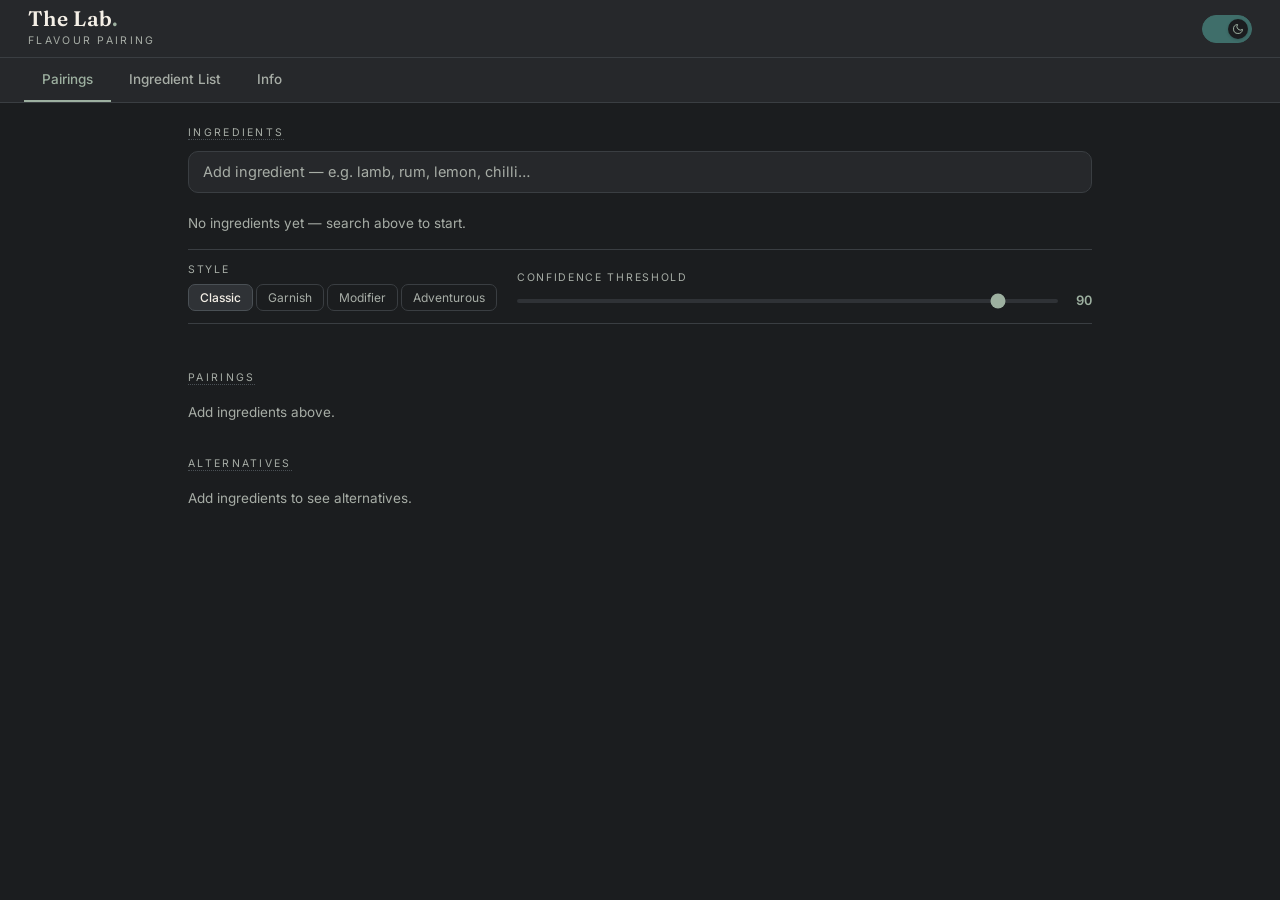
==== app.html @ fe32a953 "fix: score normalisation + landing page architecture - normPairings(): multiply 0-1 RPC scores by 10" ====
<!DOCTYPE html>
<html lang="en" data-theme="dark">
<head>
<meta charset="UTF-8" />
<meta name="viewport" content="width=device-width, initial-scale=1.0" />
<title>The Lab — Flavour Pairing</title>
<link rel="preconnect" href="https://fonts.googleapis.com" />
<link rel="preconnect" href="https://fonts.gstatic.com" crossorigin />
<link href="https://fonts.googleapis.com/css2?family=Fraunces:opsz,wght@9..144,400;9..144,500;9..144,600&family=Inter:wght@400;500;600&display=swap" rel="stylesheet" />
<link rel="stylesheet" href="tokens.css" />
<style>
*,*::before,*::after{box-sizing:border-box;margin:0;padding:0}
html,body{height:100%}
body{background:var(--bg);color:var(--text);font-family:var(--sans);font-size:15px;
  line-height:1.5;-webkit-font-smoothing:antialiased;transition:background .25s,color .25s}
.app{min-height:100dvh;display:flex;flex-direction:column}

/* ── Topbar ── */
.topbar{flex:0 0 auto;background:var(--surface);border-bottom:1px solid var(--border);
  padding:0 28px;height:58px;display:flex;align-items:center;justify-content:space-between;
  position:sticky;top:0;z-index:10}
.brand{font-family:var(--serif);font-weight:600;font-size:21px;letter-spacing:.3px;line-height:1}
.brand .dot{color:var(--accent)}
.brand-sub{font-size:10.5px;letter-spacing:.22em;text-transform:uppercase;color:var(--muted);margin-top:4px}
.theme-flick{width:50px;height:28px;border-radius:14px;border:1px solid var(--border);
  background:var(--surface-alt);cursor:pointer;position:relative;transition:background .28s,border-color .28s;padding:0}
[data-theme="dark"] .theme-flick{background:var(--accent-m);border-color:var(--accent-m)}
.theme-flick .knob{position:absolute;top:3px;left:3px;width:20px;height:20px;border-radius:50%;
  background:var(--bg);display:flex;align-items:center;justify-content:center;
  transition:transform .28s,background .28s;box-shadow:0 1px 3px rgba(0,0,0,.18)}
[data-theme="dark"] .theme-flick .knob{transform:translateX(22px)}
.theme-flick .knob svg{width:12px;height:12px;stroke:var(--accent);fill:none;stroke-width:2;flex:0 0 auto}

/* ── Tabs ── */
.tab-bar{flex:0 0 auto;background:var(--surface);border-bottom:1px solid var(--border);
  padding:0 24px;display:flex;position:sticky;top:58px;z-index:9}
.tab-btn{font-size:13.5px;font-weight:500;color:var(--muted);padding:13px 18px;
  border:none;background:none;cursor:pointer;border-bottom:2px solid transparent;
  transition:color .2s,border-color .2s;white-space:nowrap;font-family:var(--sans)}
.tab-btn.on{color:var(--accent);border-bottom-color:var(--accent)}
.tab-btn:hover:not(.on){color:var(--text)}

/* ── No-config banner ── */
.no-config-wrap{padding:16px 28px 0;max-width:960px;margin:0 auto}
.no-config{background:var(--surface);border:1px solid var(--border);border-left:3px solid var(--warning);
  border-radius:0 10px 10px 0;padding:11px 16px;font-size:13px;color:var(--muted);line-height:1.5}
.no-config b{color:var(--text);font-weight:600}
.no-config code{font-family:'Courier New',monospace;font-size:11.5px;background:var(--surface-alt);
  border:1px solid var(--border);padding:1px 5px;border-radius:3px;color:var(--accent)}

/* ── Views ── */
.main{flex:1}
.view{display:none;padding:22px 28px 56px;max-width:960px;margin:0 auto}
.view.active{display:block;animation:fadeUp .2s var(--ease) both}
@keyframes fadeUp{from{opacity:0;transform:translateY(4px)}to{opacity:1;transform:none}}
.sec-lbl{font-size:10.5px;letter-spacing:.22em;text-transform:uppercase;color:var(--muted);margin-bottom:10px}
.sec-lbl span[title]{cursor:help;border-bottom:1px dotted var(--border-s)}

/* ── Autocomplete input ── */
.ac-wrap{position:relative;margin-bottom:10px}
.ac-inp{width:100%;height:42px;border-radius:10px;border:1px solid var(--border);
  background:var(--surface);color:var(--text);font-family:var(--sans);font-size:14.5px;
  padding:0 14px;outline:none;transition:border-color .2s}
.ac-inp:focus{border-color:var(--accent)}
.ac-inp::placeholder{color:var(--muted)}
.ac-drop{position:absolute;top:calc(100% + 4px);left:0;right:0;background:var(--surface);
  border:1px solid var(--border);border-radius:10px;max-height:240px;overflow-y:auto;
  z-index:30;box-shadow:0 4px 20px rgba(0,0,0,.28);display:none}
.ac-drop.open{display:block}
.ac-opt{padding:9px 14px;font-size:13.5px;cursor:pointer;display:flex;align-items:center;gap:10px;transition:background .1s}
.ac-opt:hover,.ac-opt:focus{background:var(--surface-alt);outline:none}
.ac-opt small{font-size:10.5px;letter-spacing:.08em;text-transform:uppercase;color:var(--muted);margin-left:auto}
.ac-empty{padding:10px 14px;font-size:13px;color:var(--muted)}

/* ── Ingredient list ── */
.ing-list{margin-bottom:14px}
.ing-item{display:flex;align-items:center;gap:8px;padding:7px 0;border-bottom:1px solid var(--border)}
.ing-item:last-child{border:none}
.ing-name{flex:1;font-size:14px}
.ing-role{font-size:10.5px;color:var(--muted);letter-spacing:.06em;text-transform:uppercase;flex:0 0 72px}
.lock-btn{background:none;border:none;cursor:pointer;font-size:16px;padding:2px 5px;
  border-radius:5px;transition:background .15s;line-height:1}
.lock-btn:hover{background:var(--surface-alt)}
.rm-btn{background:none;border:none;cursor:pointer;color:var(--muted);font-size:18px;
  padding:2px 5px;border-radius:5px;transition:color .15s;line-height:1}
.rm-btn:hover{color:var(--danger)}
.ing-empty{color:var(--muted);font-size:13.5px;padding:10px 0 2px}

/* ── Controls row ── */
.controls-row{display:flex;gap:20px;align-items:flex-end;flex-wrap:wrap;
  padding:12px 0;border-top:1px solid var(--border);border-bottom:1px solid var(--border);margin-bottom:18px}
.ctrl-lbl{font-size:10.5px;letter-spacing:.16em;text-transform:uppercase;color:var(--muted);margin-bottom:6px}
.mode-seg{display:flex;gap:3px}
.mode-btn{font-size:12px;padding:5px 11px;border-radius:7px;border:1px solid var(--border);
  background:transparent;color:var(--muted);cursor:pointer;transition:.15s;font-family:var(--sans)}
.mode-btn.on{background:var(--surface-alt);border-color:var(--border-s);color:var(--text);font-weight:500}
.thresh-wrap{display:flex;gap:8px;align-items:center;flex:1;min-width:180px}
.thresh-slider{flex:1;-webkit-appearance:none;height:4px;border-radius:2px;
  background:var(--surface-alt);outline:none;cursor:pointer;accent-color:var(--accent)}
.thresh-val{font-size:13px;font-weight:600;color:var(--accent);min-width:26px;text-align:right;font-variant-numeric:tabular-nums}

/* ── Status ── */
.status-row{min-height:22px;font-size:12.5px;color:var(--muted);margin-bottom:6px;display:flex;align-items:center;gap:8px}
.spinner{display:inline-block;width:14px;height:14px;border:2px solid var(--border);
  border-top-color:var(--accent);border-radius:50%;animation:spin .6s linear infinite}
@keyframes spin{to{transform:rotate(360deg)}}

/* ── Result rows ── */
.result-item{display:flex;align-items:center;gap:10px;padding:8px 0;border-bottom:1px solid var(--border);
  cursor:pointer;transition:background .12s;border-radius:6px}
.result-item:last-of-type{border-bottom:none}
.result-item:hover{background:var(--surface-alt);padding:8px 8px;margin:0 -8px}
.r-name{flex:1;font-size:13.5px}
.r-cat{font-size:10px;color:var(--muted);letter-spacing:.08em;text-transform:uppercase;flex:0 0 66px;text-align:right}
.score-track{flex:0 0 130px;height:5px;border-radius:3px;background:var(--surface-alt);position:relative}
.score-fill{height:100%;border-radius:3px;background:var(--accent);transition:width .3s var(--ease)}
.score-line{position:absolute;top:-4px;bottom:-4px;width:2px;border-radius:1px;background:var(--warning)}
.score-num{flex:0 0 28px;text-align:right;font-size:12.5px;font-weight:600;
  color:var(--accent);font-variant-numeric:tabular-nums}
.below-thresh{font-size:12px;color:var(--muted);padding:8px 0;text-align:center;
  border-top:1px dashed var(--border);margin-top:4px}
.below-thresh button{background:none;border:none;color:var(--accent);cursor:pointer;
  font-size:12px;text-decoration:underline;font-family:var(--sans)}
.results-section{margin-bottom:28px}
.empty-state{color:var(--muted);font-size:13.5px;padding:6px 0}

/* ── Alternatives ── */
.alt-group{margin-bottom:14px}
.alt-lbl{font-size:12px;color:var(--muted);margin-bottom:7px}
.alt-lbl b{color:var(--text)}
.alt-chips{display:flex;flex-wrap:wrap;gap:6px}
.alt-chip{display:inline-flex;align-items:center;gap:6px;font-size:12.5px;
  background:var(--surface);border:1px solid var(--border);border-radius:7px;
  padding:4px 11px;cursor:pointer;transition:.15s var(--ease)}
.alt-chip:hover{border-color:var(--accent-m);background:var(--surface-alt)}
.alt-chip .ascore{font-size:11px;font-weight:600;color:var(--accent)}

/* ── Ingredient List tab ── */
.list-controls{display:flex;gap:8px;margin-bottom:14px;flex-wrap:wrap}
.list-search{flex:1;min-width:180px;height:38px;border-radius:9px;border:1px solid var(--border);
  background:var(--surface);color:var(--text);font-size:14px;padding:0 12px;outline:none;
  font-family:var(--sans);transition:border-color .2s}
.list-search:focus{border-color:var(--accent)}
.list-filter{height:38px;border-radius:9px;border:1px solid var(--border);background:var(--surface-alt);
  color:var(--text);font-size:13px;padding:0 10px;outline:none;cursor:pointer;font-family:var(--sans)}
.node-table{width:100%;border-collapse:collapse}
.node-table th{text-align:left;font-size:10.5px;letter-spacing:.18em;text-transform:uppercase;
  color:var(--muted);padding:0 8px 10px;font-weight:500}
.node-table td{padding:7px 8px;border-bottom:1px solid var(--border);font-size:13.5px;color:var(--text)}
.node-table tbody tr{cursor:pointer;transition:background .1s}
.node-table tbody tr:hover td{background:var(--surface-alt)}
.node-table tbody tr:last-child td{border:none}
.role-badge{font-size:10px;letter-spacing:.06em;text-transform:uppercase;color:var(--muted);
  background:var(--surface-alt);border:1px solid var(--border);border-radius:5px;padding:2px 7px}

/* ── Profile overlay ── */
.overlay{position:fixed;inset:0;background:rgba(0,0,0,.5);z-index:50;
  display:flex;align-items:center;justify-content:center;padding:20px}
.overlay-card{background:var(--surface);border:1px solid var(--border);border-radius:16px;
  padding:24px;max-width:500px;width:100%;max-height:82vh;overflow-y:auto}
.profile-name{font-family:var(--serif);font-size:22px;font-weight:500;margin-bottom:6px}
.profile-meta{display:flex;gap:8px;align-items:center;margin-bottom:16px;flex-wrap:wrap}

/* ── Info tab ── */
.info-block{margin-bottom:28px}
.info-h{font-family:var(--serif);font-size:19px;font-weight:500;margin-bottom:8px;
  padding-bottom:8px;border-bottom:1px solid var(--border)}
.info-p{font-size:13.5px;color:var(--muted);line-height:1.7;margin-bottom:6px}
.info-p b{color:var(--text)}
.info-table{width:100%;border-collapse:collapse;margin:10px 0;font-size:13px}
.info-table td{padding:7px 12px;border-bottom:1px solid var(--border)}
.info-table td:first-child{color:var(--accent);font-weight:600;white-space:nowrap;width:110px}
.info-table td:last-child{color:var(--muted)}
.info-table tr:last-child td{border:none}
.info-attr{font-size:12px;color:var(--muted);margin-top:8px;font-style:italic}
.info-attr a{color:var(--accent);text-decoration:none}
.info-attr a:hover{text-decoration:underline}
</style>
</head>
<body>
<div class="app">

  <header class="topbar">
    <div>
      <div class="brand">The Lab<span class="dot">.</span></div>
      <div class="brand-sub">Flavour pairing</div>
    </div>
    <button class="theme-flick" id="theme-btn" aria-label="Toggle theme">
      <span class="knob"><svg id="theme-icon" viewBox="0 0 24 24">
        <path d="M21 12.79A9 9 0 1111.21 3 7 7 0 0021 12.79z"/>
      </svg></span>
    </button>
  </header>

  <nav class="tab-bar" role="tablist">
    <button class="tab-btn on" data-tab="pairings">Pairings</button>
    <button class="tab-btn" data-tab="ingredients">Ingredient List</button>
    <button class="tab-btn" data-tab="info">Info</button>
  </nav>

  <div id="no-config-wrap" class="no-config-wrap" style="display:none">
    <div class="no-config">
      <b>Supabase not configured.</b> Open <code>index.html</code>, find the
      <code>&lt;script&gt;</code> block and paste your <code>SUPABASE_URL</code>
      and <code>SUPABASE_ANON_KEY</code>. The ingredient list works offline;
      live pairing scores require a connection.
    </div>
  </div>

  <div class="main">

    <!-- PAIRINGS -->
    <section class="view active" id="view-pairings">

      <div class="sec-lbl"><span title="Add ingredients to find compatible flavours">Ingredients</span></div>
      <div class="ac-wrap">
        <input class="ac-inp" id="ac-inp" type="search"
          placeholder="Add ingredient — e.g. lamb, rum, lemon, chilli…" autocomplete="off" />
        <div class="ac-drop" id="ac-drop"></div>
      </div>
      <div class="ing-list" id="ing-list">
        <div class="ing-empty">No ingredients yet — search above to start.</div>
      </div>

      <div class="controls-row">
        <div>
          <div class="ctrl-lbl" title="Maps to FlavorGraph modes: explore → garnish → modifier → twist">Style</div>
          <div class="mode-seg" id="mode-seg">
            <button class="mode-btn on" data-mode="explore">Classic</button>
            <button class="mode-btn" data-mode="garnish">Garnish</button>
            <button class="mode-btn" data-mode="modifier">Modifier</button>
            <button class="mode-btn" data-mode="twist">Adventurous</button>
          </div>
        </div>
        <div style="flex:1;min-width:200px">
          <div class="ctrl-lbl" title="Only results at or above this score are shown. Default 90 = well-tested pairings only.">Confidence threshold</div>
          <div class="thresh-wrap">
            <input class="thresh-slider" id="thresh-slider" type="range" min="0" max="100" value="90" />
            <span class="thresh-val" id="thresh-val">90</span>
          </div>
        </div>
      </div>

      <div class="status-row" id="status-row"></div>

      <div class="results-section" id="sec-pairings">
        <div class="sec-lbl"><span title="Ingredients that work with your full selection, ranked by confidence score. Click any to add.">Pairings</span></div>
        <div id="pairings-list"></div>
      </div>

      <div class="results-section" id="sec-alternatives">
        <div class="sec-lbl"><span title="Swap suggestions for unlocked (🔓) ingredients — what else could work with the rest of your selection.">Alternatives</span></div>
        <div id="alternatives-list"></div>
      </div>

    </section>

    <!-- INGREDIENT LIST -->
    <section class="view" id="view-ingredients">
      <div class="list-controls">
        <input class="list-search" id="list-q" type="search" placeholder="Search ingredients…" autocomplete="off" />
        <select class="list-filter" id="list-role"><option value="">All roles</option></select>
      </div>
      <table class="node-table">
        <thead><tr><th>Ingredient</th><th>Role</th><th>Category</th></tr></thead>
        <tbody id="node-tbody"></tbody>
      </table>
    </section>

    <!-- INFO -->
    <section class="view" id="view-info">

      <div class="info-block">
        <div class="info-h">What is FlavorGraph?</div>
        <p class="info-p">A graph of <b>8 000 ingredients and flavor compounds</b> with 147 000 edges, built from two sources: statistical co-occurrence across <b>more than one million recipes</b>, and shared chemical affinity across <b>~1 500 flavor molecules</b>. Each ingredient is mapped to a point in a 300-dimensional space — ingredients that taste good together sit close together.</p>
      </div>

      <div class="info-block">
        <div class="info-h">What does the score mean?</div>
        <p class="info-p">The score (0–100) is the <b>cosine similarity</b> of ingredient embeddings — how close two ingredients are in flavor space. Higher = stronger, better-tested affinity.</p>
        <table class="info-table">
          <tr><td>90–100</td><td>Well-tested. Classic, high-confidence pairings.</td></tr>
          <tr><td>70–89</td><td>Interesting territory. Worth exploring.</td></tr>
          <tr><td>50–69</td><td>Creative risk. Context-dependent.</td></tr>
          <tr><td>&lt; 50</td><td>Adventurous. Proceed with curiosity.</td></tr>
        </table>
        <p class="info-p">The default threshold is <b>90</b>. Drag it left to reveal more options. The yellow line on each score bar shows the current threshold.</p>
      </div>

      <div class="info-block">
        <div class="info-h">Multi-ingredient queries</div>
        <p class="info-p">With multiple ingredients selected, the query uses the <b>centroid</b> — the mean of all your ingredient embeddings. Only flavours near the centre of your selection score highly. This means broad results for <b>chicken</b> alone, and focused results for <b>chicken + chilli + garlic + onion</b>. The more specific your palette, the more specific the suggestions. This is a feature, not a limitation.</p>
      </div>

      <div class="info-block">
        <div class="info-h">Style modes</div>
        <table class="info-table">
          <tr><td>Classic</td><td>Broadest, most established pairings (explore mode)</td></tr>
          <tr><td>Garnish</td><td>Finishing notes — accent and complement</td></tr>
          <tr><td>Modifier</td><td>Structural swaps — same role, different character</td></tr>
          <tr><td>Adventurous</td><td>Unexpected but graph-supported affinities (twist mode)</td></tr>
        </table>
      </div>

      <div class="info-block">
        <div class="info-h">Lock &amp; unlock</div>
        <p class="info-p"><b>🔒 Lock</b> an ingredient to fix it in the query — it will always be included. <b>🔓 Unlock</b> an ingredient to mark it as flexible; the Alternatives section will suggest what could replace it while working with the locked set.</p>
        <p class="info-p">If all ingredients are locked, Alternatives are hidden. New ingredients are locked by default.</p>
      </div>

      <p class="info-attr">Park et al., "FlavorGraph: a large-scale food-chemical graph for generating food representations and recommending food pairings," <em>Scientific Reports</em>, 2021.
        <a href="https://github.com/lamypark/FlavorGraph" target="_blank" rel="noopener">github.com/lamypark/FlavorGraph</a>
      </p>

    </section>

  </div><!-- /main -->

  <!-- Profile overlay -->
  <div class="overlay" id="profile-overlay" style="display:none">
    <div class="overlay-card" id="profile-card"></div>
  </div>

</div>

<script>
/* ============================================================
   CONFIG — paste your Supabase project details here.
   The anon key is safe in the client (RLS is read-only).
   ============================================================ */
const SUPABASE_URL      = "https://zmflwqfebartfnjrsvpv.supabase.co";
const SUPABASE_ANON_KEY = "sb_publishable_paTGMPndKkktfbuqxpdLCA_pkPmHkYB";

/* ── Helpers ──────────────────────────────────────────────── */
const $  = (s, r = document) => r.querySelector(s);
const $$ = (s, r = document) => [...r.querySelectorAll(s)];
const esc = s => String(s).replace(/[&<>"]/g,
  c => ({"&":"&amp;","<":"&lt;",">":"&gt;",'"':"&quot;"}[c]));

/* ============================================================
   SEED DATA
   Mirrors flavor_nodes structure. Used when Supabase is offline.
   The live nodes table will replace this on boot if keys are set.
   ============================================================ */
const SEED_NODES = [
  // Spirits
  {name:"white-rum",display_name:"White Rum",bar_role:"spirit",category:"alcohol"},
  {name:"aged-rum",display_name:"Aged Rum",bar_role:"spirit",category:"alcohol"},
  {name:"gin",display_name:"London Dry Gin",bar_role:"spirit",category:"alcohol"},
  {name:"vodka",display_name:"Vodka",bar_role:"spirit",category:"alcohol"},
  {name:"blanco-tequila",display_name:"Blanco Tequila",bar_role:"spirit",category:"alcohol"},
  {name:"mezcal",display_name:"Mezcal",bar_role:"spirit",category:"alcohol"},
  {name:"bourbon",display_name:"Bourbon",bar_role:"spirit",category:"alcohol"},
  {name:"rye-whiskey",display_name:"Rye Whiskey",bar_role:"spirit",category:"alcohol"},
  {name:"scotch-whisky",display_name:"Scotch Whisky",bar_role:"spirit",category:"alcohol"},
  {name:"cognac",display_name:"Cognac",bar_role:"spirit",category:"alcohol"},
  {name:"pisco",display_name:"Pisco",bar_role:"spirit",category:"alcohol"},
  {name:"calvados",display_name:"Calvados",bar_role:"spirit",category:"alcohol"},
  // Fortified / vermouth
  {name:"sweet-vermouth",display_name:"Sweet Vermouth",bar_role:"fortified",category:"alcohol"},
  {name:"dry-vermouth",display_name:"Dry Vermouth",bar_role:"fortified",category:"alcohol"},
  // Liqueurs / bitters
  {name:"campari",display_name:"Campari",bar_role:"bitters",category:"alcohol"},
  {name:"aperol",display_name:"Aperol",bar_role:"bitters",category:"alcohol"},
  {name:"triple-sec",display_name:"Triple Sec",bar_role:"liqueur",category:"alcohol"},
  {name:"maraschino",display_name:"Maraschino Liqueur",bar_role:"liqueur",category:"alcohol"},
  {name:"coffee-liqueur",display_name:"Coffee Liqueur",bar_role:"liqueur",category:"alcohol"},
  {name:"elderflower-liqueur",display_name:"Elderflower Liqueur",bar_role:"liqueur",category:"alcohol"},
  {name:"green-chartreuse",display_name:"Green Chartreuse",bar_role:"liqueur",category:"alcohol"},
  {name:"amaro",display_name:"Amaro",bar_role:"liqueur",category:"alcohol"},
  {name:"angostura-bitters",display_name:"Angostura Bitters",bar_role:"bitters",category:"alcohol"},
  {name:"orange-bitters",display_name:"Orange Bitters",bar_role:"bitters",category:"alcohol"},
  // Citrus
  {name:"lime-juice",display_name:"Lime Juice",bar_role:"citrus",category:"citrus"},
  {name:"lemon-juice",display_name:"Lemon Juice",bar_role:"citrus",category:"citrus"},
  {name:"grapefruit-juice",display_name:"Grapefruit Juice",bar_role:"citrus",category:"citrus"},
  {name:"orange-juice",display_name:"Orange Juice",bar_role:"citrus",category:"citrus"},
  {name:"yuzu-juice",display_name:"Yuzu Juice",bar_role:"citrus",category:"citrus"},
  // Syrups / sweeteners
  {name:"simple-syrup",display_name:"Simple Syrup",bar_role:"syrup",category:"sweetener"},
  {name:"honey-syrup",display_name:"Honey Syrup",bar_role:"syrup",category:"sweetener"},
  {name:"orgeat",display_name:"Orgeat",bar_role:"syrup",category:"sweetener"},
  {name:"grenadine",display_name:"Grenadine",bar_role:"syrup",category:"sweetener"},
  {name:"honey",display_name:"Honey",bar_role:"syrup",category:"sweetener"},
  {name:"maple-syrup",display_name:"Maple Syrup",bar_role:"syrup",category:"sweetener"},
  // Herbs
  {name:"mint",display_name:"Mint",bar_role:"herb",category:"herb"},
  {name:"basil",display_name:"Basil",bar_role:"herb",category:"herb"},
  {name:"rosemary",display_name:"Rosemary",bar_role:"herb",category:"herb"},
  {name:"thyme",display_name:"Thyme",bar_role:"herb",category:"herb"},
  {name:"tarragon",display_name:"Tarragon",bar_role:"herb",category:"herb"},
  {name:"sage",display_name:"Sage",bar_role:"herb",category:"herb"},
  {name:"coriander-leaf",display_name:"Coriander (leaf)",bar_role:"herb",category:"herb"},
  // Spices
  {name:"ginger",display_name:"Ginger",bar_role:"spice",category:"spice"},
  {name:"chilli",display_name:"Chilli",bar_role:"spice",category:"spice"},
  {name:"black-pepper",display_name:"Black Pepper",bar_role:"spice",category:"spice"},
  {name:"cardamom",display_name:"Cardamom",bar_role:"spice",category:"spice"},
  {name:"cinnamon",display_name:"Cinnamon",bar_role:"spice",category:"spice"},
  {name:"star-anise",display_name:"Star Anise",bar_role:"spice",category:"spice"},
  {name:"turmeric",display_name:"Turmeric",bar_role:"spice",category:"spice"},
  {name:"cumin",display_name:"Cumin",bar_role:"spice",category:"spice"},
  // Mixers
  {name:"soda-water",display_name:"Soda Water",bar_role:"mixer",category:"mixer"},
  {name:"tonic-water",display_name:"Tonic Water",bar_role:"mixer",category:"mixer"},
  {name:"ginger-beer",display_name:"Ginger Beer",bar_role:"mixer",category:"mixer"},
  {name:"coconut-water",display_name:"Coconut Water",bar_role:"mixer",category:"mixer"},
  // Dairy / egg
  {name:"egg-white",display_name:"Egg White",bar_role:"dairy",category:"dairy"},
  {name:"heavy-cream",display_name:"Heavy Cream",bar_role:"dairy",category:"dairy"},
  {name:"butter",display_name:"Butter",bar_role:"dairy",category:"dairy"},
  {name:"parmesan",display_name:"Parmesan",bar_role:"dairy",category:"dairy"},
  // Meat / seafood
  {name:"lamb",display_name:"Lamb",bar_role:"other",category:"meat"},
  {name:"beef",display_name:"Beef",bar_role:"other",category:"meat"},
  {name:"chicken",display_name:"Chicken",bar_role:"other",category:"meat"},
  {name:"pork",display_name:"Pork",bar_role:"other",category:"meat"},
  {name:"duck",display_name:"Duck",bar_role:"other",category:"meat"},
  {name:"salmon",display_name:"Salmon",bar_role:"other",category:"seafood"},
  {name:"tuna",display_name:"Tuna",bar_role:"other",category:"seafood"},
  {name:"anchovy",display_name:"Anchovy",bar_role:"other",category:"seafood"},
  // Alliums / aromatics
  {name:"garlic",display_name:"Garlic",bar_role:"other",category:"vegetable"},
  {name:"onion",display_name:"Onion",bar_role:"other",category:"vegetable"},
  {name:"shallot",display_name:"Shallot",bar_role:"other",category:"vegetable"},
  {name:"leek",display_name:"Leek",bar_role:"other",category:"vegetable"},
  {name:"black-garlic",display_name:"Black Garlic",bar_role:"other",category:"vegetable"},
  // Vegetables
  {name:"tomato",display_name:"Tomato",bar_role:"other",category:"vegetable"},
  {name:"mushroom",display_name:"Mushroom",bar_role:"other",category:"vegetable"},
  {name:"truffle",display_name:"Truffle",bar_role:"other",category:"vegetable"},
  {name:"fennel",display_name:"Fennel",bar_role:"other",category:"vegetable"},
  {name:"celery",display_name:"Celery",bar_role:"other",category:"vegetable"},
  {name:"cucumber-veg",display_name:"Cucumber",bar_role:"other",category:"vegetable"},
  // Fruit
  {name:"strawberry",display_name:"Strawberry",bar_role:"fruit",category:"fruit"},
  {name:"raspberry",display_name:"Raspberry",bar_role:"fruit",category:"fruit"},
  {name:"mango",display_name:"Mango",bar_role:"fruit",category:"fruit"},
  {name:"pineapple",display_name:"Pineapple",bar_role:"fruit",category:"fruit"},
  {name:"peach",display_name:"Peach",bar_role:"fruit",category:"fruit"},
  {name:"apple",display_name:"Apple",bar_role:"fruit",category:"fruit"},
  {name:"coconut",display_name:"Coconut",bar_role:"fruit",category:"fruit"},
  {name:"passion-fruit",display_name:"Passion Fruit",bar_role:"fruit",category:"fruit"},
  // Other
  {name:"dark-chocolate",display_name:"Dark Chocolate",bar_role:"other",category:"other"},
  {name:"vanilla",display_name:"Vanilla",bar_role:"other",category:"other"},
  {name:"espresso",display_name:"Espresso",bar_role:"other",category:"other"},
  {name:"miso",display_name:"Miso",bar_role:"other",category:"other"},
  {name:"soy-sauce",display_name:"Soy Sauce",bar_role:"other",category:"other"},
  {name:"olive",display_name:"Olive",bar_role:"other",category:"other"},
  {name:"capers",display_name:"Capers",bar_role:"other",category:"other"},
];

/* ============================================================
   DATA LAYER
   ============================================================ */
const DB = {
  enabled(){ return !!(SUPABASE_URL && SUPABASE_ANON_KEY); },
  _mem: new Map(),
  _h(){
    return {apikey:SUPABASE_ANON_KEY,"Content-Type":"application/json"};
  },
  async _rpc(fn, body){
    const ck="rpc:"+fn+":"+JSON.stringify(body);
    if(this._mem.has(ck)) return this._mem.get(ck);
    try{const s=localStorage.getItem("lab:"+ck);if(s){const v=JSON.parse(s);this._mem.set(ck,v);return v;}}catch(e){}
    const r=await fetch(SUPABASE_URL+"/rest/v1/rpc/"+fn,{method:"POST",headers:this._h(),body:JSON.stringify(body)});
    if(!r.ok) throw new Error(fn+" → HTTP "+r.status);
    const d=await r.json();
    this._mem.set(ck,d);
    try{localStorage.setItem("lab:"+ck,JSON.stringify(d));}catch(e){}
    return d;
  },
  async _get(path){
    const ck="get:"+path;
    if(this._mem.has(ck)) return this._mem.get(ck);
    try{const s=localStorage.getItem("lab:"+ck);if(s){const v=JSON.parse(s);this._mem.set(ck,v);return v;}}catch(e){}
    const r=await fetch(SUPABASE_URL+"/rest/v1/"+path,{headers:this._h()});
    if(!r.ok) throw new Error("GET "+path+" → HTTP "+r.status);
    const d=await r.json();
    this._mem.set(ck,d);
    try{localStorage.setItem("lab:"+ck,JSON.stringify(d));}catch(e){}
    return d;
  },
  pair(ingredients,mode="explore",exclude=[],limit=30){
    return this._rpc("flavor_pair",{p_ingredients:ingredients,p_mode:mode,p_exclude:exclude,p_limit:limit});
  },
  nodes(){ return this._get("flavor_nodes?select=name,display_name,category,bar_role"); },
};

/* ============================================================
   APP STATE
   ============================================================ */
const state = {
  ingredients: [],   // [{id,name,display_name,bar_role,locked}]
  mode:        "explore",
  threshold:   90,
  pairings:    [],   // raw results from RPC
  alts:        {},   // {ingredient_id:[{name,display_name,score},...]}
  allNodes:    {},   // name → node (seed + live merged)
  nextId:      1,
};

/* Populate from seed immediately so the ingredient list works offline */
SEED_NODES.forEach(n => { state.allNodes[n.name] = n; });

/* ============================================================
   THEME
   ============================================================ */
const MOON='<path d="M21 12.79A9 9 0 1111.21 3 7 7 0 0021 12.79z"/>';
const SUN ='<circle cx="12" cy="12" r="5"/><line x1="12" y1="1" x2="12" y2="3"/><line x1="12" y1="21" x2="12" y2="23"/><line x1="4.22" y1="4.22" x2="5.64" y2="5.64"/><line x1="18.36" y1="18.36" x2="19.78" y2="19.78"/><line x1="1" y1="12" x2="3" y2="12"/><line x1="21" y1="12" x2="23" y2="12"/><line x1="4.22" y1="19.78" x2="5.64" y2="18.36"/><line x1="18.36" y1="5.64" x2="19.78" y2="4.22"/>';
function applyTheme(dark){
  document.documentElement.dataset.theme=dark?"dark":"light";
  $('#theme-icon').innerHTML=dark?MOON:SUN;
  try{localStorage.setItem("lab:theme",dark?"dark":"light");}catch(e){}
}
$('#theme-btn').addEventListener("click",()=>applyTheme(document.documentElement.dataset.theme!=="dark"));
applyTheme(localStorage.getItem("lab:theme")!=="light");

/* ============================================================
   TAB ROUTING
   ============================================================ */
function showTab(id){
  $$(".tab-btn").forEach(b=>b.classList.toggle("on",b.dataset.tab===id));
  $$(".view").forEach(v=>{
    const on=v.id==="view-"+id;
    v.classList.toggle("active",on);
    if(on){v.style.animation="none";v.offsetHeight;v.style.animation="";}
  });
  if(id==="ingredients") renderNodeTable();
}
$$(".tab-btn").forEach(b=>b.addEventListener("click",()=>showTab(b.dataset.tab)));

/* ============================================================
   AUTOCOMPLETE
   ============================================================ */
let acT;
const acInp=$('#ac-inp'), acDrop=$('#ac-drop');

acInp.addEventListener('input',e=>{clearTimeout(acT);acT=setTimeout(()=>renderAC(e.target.value.trim()),130);});
acInp.addEventListener('focus',e=>{if(e.target.value.trim())renderAC(e.target.value.trim());});
document.addEventListener('click',e=>{if(!e.target.closest('.ac-wrap'))closeAC();});
acInp.addEventListener('keydown',e=>{
  if(e.key==='Escape'){closeAC();acInp.blur();}
});

function renderAC(q){
  if(!q){closeAC();return;}
  const ql=q.toLowerCase();
  const used=new Set(state.ingredients.map(i=>i.name));
  const hits=Object.values(state.allNodes)
    .filter(n=>!used.has(n.name)&&(n.display_name.toLowerCase().includes(ql)||n.name.includes(ql)))
    .slice(0,14);
  acDrop.innerHTML=hits.length
    ? hits.map(n=>`<div class="ac-opt" tabindex="0" data-name="${esc(n.name)}" data-dn="${esc(n.display_name)}" data-role="${esc(n.bar_role||'')}">
        ${esc(n.display_name)}<small>${esc(n.bar_role||n.category||'')}</small>
      </div>`).join('')
    : `<div class="ac-empty">No matches for "${esc(q)}".</div>`;
  $$('.ac-opt',acDrop).forEach(o=>o.addEventListener('click',()=>pickAC(o)));
  acDrop.classList.add('open');
}
function pickAC(opt){
  addIngredient(opt.dataset.name,opt.dataset.dn,opt.dataset.role);
  acInp.value='';closeAC();acInp.focus();
}
function closeAC(){acDrop.classList.remove('open');}

/* ============================================================
   INGREDIENT MANAGEMENT
   ============================================================ */
function addIngredient(name,display_name,bar_role){
  if(state.ingredients.find(i=>i.name===name))return;
  state.ingredients.push({id:String(state.nextId++),name,display_name,bar_role:bar_role||'other',locked:true});
  renderIngList();
  scheduleQuery();
}
function removeIngredient(id){
  state.ingredients=state.ingredients.filter(i=>i.id!==id);
  renderIngList();scheduleQuery();
}
function toggleLock(id){
  const i=state.ingredients.find(x=>x.id===id);
  if(i){i.locked=!i.locked;renderIngList();scheduleQuery();}
}
function renderIngList(){
  const el=$('#ing-list');
  if(!state.ingredients.length){
    el.innerHTML='<div class="ing-empty">No ingredients yet — search above to start.</div>';
    return;
  }
  el.innerHTML=state.ingredients.map(i=>`
    <div class="ing-item" data-id="${esc(i.id)}">
      <span class="ing-name">${esc(i.display_name)}</span>
      <span class="ing-role">${esc(i.bar_role||'')}</span>
      <button class="lock-btn" data-id="${esc(i.id)}" title="${i.locked?'Locked – click to unlock':'Unlocked – click to lock'}">${i.locked?'🔒':'🔓'}</button>
      <button class="rm-btn"   data-id="${esc(i.id)}" title="Remove">×</button>
    </div>`).join('');
  $$('.lock-btn',el).forEach(b=>b.addEventListener('click',()=>toggleLock(b.dataset.id)));
  $$('.rm-btn',  el).forEach(b=>b.addEventListener('click',()=>removeIngredient(b.dataset.id)));
}

/* ============================================================
   MODE & THRESHOLD
   ============================================================ */
$$('.mode-btn').forEach(b=>b.addEventListener('click',()=>{
  state.mode=b.dataset.mode;
  $$('.mode-btn').forEach(x=>x.classList.toggle('on',x===b));
  scheduleQuery();
}));
$('#thresh-slider').addEventListener('input',e=>{
  state.threshold=+e.target.value;
  $('#thresh-val').textContent=state.threshold;
  renderPairings();renderAlternatives(); /* re-filter, no new fetch */
});

/* ============================================================
   QUERY ORCHESTRATION
   ============================================================ */
let qTimer;
function scheduleQuery(delay=400){clearTimeout(qTimer);qTimer=setTimeout(runQuery,delay);}

/* The RPC returns cosine-similarity as a 0–1 decimal.
   The UI expects 0–100. Normalise once at ingestion so all
   display code (scoreRow, threshold comparison, alt chips) works correctly. */
function normPairings(arr){
  return (arr||[]).map(p=>({
    ...p,
    score: p.score != null && p.score <= 1.0 ? p.score * 100 : (p.score || 0)
  }));
}

async function runQuery(){
  if(!state.ingredients.length){
    state.pairings=[];state.alts={};
    renderPairings();renderAlternatives();setStatus('');return;
  }
  if(!DB.enabled()){
    setStatus('Connect Supabase to see live pairing scores.');
    renderPairings();renderAlternatives();return;
  }
  const names=state.ingredients.map(i=>i.name);
  try{
    setStatus('<span class="spinner"></span> Fetching pairings…');
    state.pairings=normPairings(await DB.pair(names,state.mode,names,40));
    renderPairings();
    setStatus('');
  }catch(e){
    setStatus('Error: '+e.message);
    console.error(e);
  }
  await runAlts();
}

async function runAlts(){
  const unlocked=state.ingredients.filter(i=>!i.locked);
  if(!unlocked.length||!DB.enabled()){state.alts={};renderAlternatives();return;}
  const allNames=state.ingredients.map(i=>i.name);
  const results={};
  await Promise.all(unlocked.map(async u=>{
    const others=state.ingredients.filter(i=>i.id!==u.id).map(i=>i.name);
    const querySet=others.length?others:[u.name];
    try{
      results[u.id]=normPairings(await DB.pair(querySet,state.mode,allNames,6));
    }catch(e){results[u.id]=[];}
  }));
  state.alts=results;
  renderAlternatives();
}

/* ============================================================
   RENDER: PAIRINGS
   ============================================================ */
function scoreRow(p){
  const s=Math.round(p.score),t=state.threshold;
  return `<div class="result-item" data-name="${esc(p.name)}" title="Click to add ${esc(p.display_name||p.name)} to your list">
    <span class="r-name">${esc(p.display_name||p.name)}</span>
    <span class="r-cat">${esc(p.category||p.role||'')}</span>
    <div class="score-track">
      <div class="score-fill" style="width:${Math.min(100,s)}%"></div>
      <div class="score-line" style="left:${t}%"></div>
    </div>
    <span class="score-num">${s}</span>
  </div>`;
}

function renderPairings(){
  const el=$('#pairings-list');
  if(!DB.enabled()){el.innerHTML='<div class="empty-state">Connect Supabase to see live pairings.</div>';return;}
  if(!state.ingredients.length){el.innerHTML='<div class="empty-state">Add ingredients above.</div>';return;}
  if(!state.pairings.length){el.innerHTML='<div class="empty-state">No results yet.</div>';return;}
  const above=state.pairings.filter(p=>p.score>=state.threshold);
  const below=state.pairings.filter(p=>p.score<state.threshold);
  let html=above.map(scoreRow).join('');
  if(below.length){
    const showAt=below.length?Math.floor(below[0].score):state.threshold;
    html+=`<div class="below-thresh">${below.length} more below ${state.threshold}.
      <button id="show-below-btn">Show (threshold → ${showAt})</button></div>`;
  }
  el.innerHTML=html||'<div class="empty-state">No results above threshold — try lowering the confidence slider.</div>';
  $$('.result-item',el).forEach(row=>row.addEventListener('click',()=>{
    const n=state.allNodes[row.dataset.name];
    addIngredient(row.dataset.name,n?n.display_name:row.dataset.name,n?n.bar_role:'other');
  }));
  const showBtn=$('#show-below-btn');
  if(showBtn) showBtn.addEventListener('click',()=>{
    const v=Math.max(0,Math.floor(below[0].score));
    state.threshold=v;
    $('#thresh-slider').value=v;$('#thresh-val').textContent=v;
    renderPairings();renderAlternatives();
  });
}

/* ============================================================
   RENDER: ALTERNATIVES
   ============================================================ */
function renderAlternatives(){
  const el=$('#alternatives-list');
  if(!DB.enabled()){el.innerHTML='<div class="empty-state">Connect Supabase to see alternatives.</div>';return;}
  if(!state.ingredients.length){el.innerHTML='<div class="empty-state">Add ingredients to see alternatives.</div>';return;}
  const unlocked=state.ingredients.filter(i=>!i.locked);
  if(!unlocked.length){
    el.innerHTML='<div class="empty-state">🔒 All ingredients are locked. Unlock one (🔓) to see swap suggestions.</div>';
    return;
  }
  el.innerHTML=unlocked.map(u=>{
    const alts=(state.alts[u.id]||[]).filter(a=>a.score>=state.threshold);
    return `<div class="alt-group">
      <div class="alt-lbl">Instead of <b>${esc(u.display_name)}</b> →</div>
      <div class="alt-chips">${alts.length
        ? alts.map(a=>`<span class="alt-chip" data-name="${esc(a.name)}" title="Add to list">
            ${esc(a.display_name||a.name)}<span class="ascore">${Math.round(a.score)}</span>
          </span>`).join('')
        : '<span style="color:var(--muted);font-size:13px">No alternatives above threshold.</span>'
      }</div>
    </div>`;
  }).join('');
  $$('.alt-chip',el).forEach(c=>c.addEventListener('click',()=>{
    const n=state.allNodes[c.dataset.name];
    addIngredient(c.dataset.name,n?n.display_name:c.dataset.name,n?n.bar_role:'other');
  }));
}

/* ============================================================
   INGREDIENT LIST TAB
   ============================================================ */
let nodeList=[];
function buildNodeList(){
  nodeList=Object.values(state.allNodes).sort((a,b)=>a.display_name.localeCompare(b.display_name));
  const roles=[...new Set(nodeList.map(n=>n.bar_role).filter(Boolean))].sort();
  $('#list-role').innerHTML='<option value="">All roles</option>'
    +roles.map(r=>`<option value="${esc(r)}">${esc(r)}</option>`).join('');
}
function renderNodeTable(){
  const q=($('#list-q').value||'').toLowerCase();
  const role=$('#list-role').value;
  const rows=nodeList.filter(n=>{
    const mq=!q||n.display_name.toLowerCase().includes(q)||n.name.includes(q);
    const mr=!role||n.bar_role===role;
    return mq&&mr;
  });
  const tbody=$('#node-tbody');
  tbody.innerHTML=rows.length
    ? rows.map(n=>`<tr data-name="${esc(n.name)}">
        <td>${esc(n.display_name)}</td>
        <td><span class="role-badge">${esc(n.bar_role||'')}</span></td>
        <td style="color:var(--muted);font-size:12.5px">${esc(n.category||'')}</td>
      </tr>`).join('')
    : '<tr><td colspan="3" style="color:var(--muted);padding:14px 8px">No matches.</td></tr>';
  $$('tbody tr',tbody).forEach(r=>r.addEventListener('click',()=>showProfile(r.dataset.name)));
}
$('#list-q').addEventListener('input',renderNodeTable);
$('#list-role').addEventListener('change',renderNodeTable);

/* ── Profile overlay ───────────────────────────────────── */
async function showProfile(name){
  const n=state.allNodes[name];if(!n)return;
  const overlay=$('#profile-overlay'),card=$('#profile-card');
  card.innerHTML=`
    <div style="display:flex;justify-content:space-between;align-items:flex-start;margin-bottom:12px">
      <div>
        <div class="profile-name">${esc(n.display_name)}</div>
        <div class="profile-meta">
          <span class="role-badge">${esc(n.bar_role||'')}</span>
          <span style="font-size:12px;color:var(--muted)">${esc(n.category||'')}</span>
        </div>
      </div>
      <button id="p-close" style="background:none;border:none;cursor:pointer;font-size:22px;color:var(--muted);line-height:1">×</button>
    </div>
    <button id="p-add" style="width:100%;height:36px;border-radius:8px;background:var(--accent-soft);border:1px solid var(--accent-m);color:var(--accent);font-size:13px;font-weight:600;cursor:pointer;margin-bottom:16px;font-family:var(--sans)">
      + Add to pairings
    </button>
    <div class="sec-lbl">Top pairings</div>
    <div id="p-pairings" style="margin-top:6px">${DB.enabled()?'<span class="spinner"></span>':'<span style="color:var(--muted);font-size:13px">Connect Supabase to load pairings.</span>'}</div>`;
  overlay.style.display='flex';
  $('#p-close').addEventListener('click',()=>overlay.style.display='none');
  $('#p-add').addEventListener('click',()=>{
    addIngredient(n.name,n.display_name,n.bar_role||'other');
    overlay.style.display='none';showTab('pairings');
  });
  overlay.addEventListener('click',e=>{if(e.target===overlay)overlay.style.display='none';});
  if(DB.enabled()){
    try{
      const res=normPairings(await DB.pair([n.name],'explore',[n.name],10));
      const pp=$('#p-pairings');
      pp.innerHTML=res.length?res.map(scoreRow).join(''):'<span style="color:var(--muted);font-size:13px">No pairings found.</span>';
      $$('.result-item',pp).forEach(r=>r.addEventListener('click',()=>{
        const pn=state.allNodes[r.dataset.name];
        addIngredient(r.dataset.name,pn?pn.display_name:r.dataset.name,pn?pn.bar_role:'other');
        overlay.style.display='none';showTab('pairings');
      }));
    }catch(e){$('#p-pairings').innerHTML='<span style="color:var(--muted);font-size:13px">Error loading pairings.</span>';}
  }
}

/* ============================================================
   STATUS HELPER
   ============================================================ */
function setStatus(html){$('#status-row').innerHTML=html;}

/* ============================================================
   BOOT
   ============================================================ */
async function init(){
  $('#no-config-wrap').style.display=DB.enabled()?'none':'block';
  renderIngList();renderPairings();renderAlternatives();
  buildNodeList();renderNodeTable();
  if(DB.enabled()){
    try{
      const rows=await DB.nodes();
      /* Live data overwrites seed for matched names */
      rows.forEach(r=>{state.allNodes[r.name]=r;});
      buildNodeList();renderNodeTable();
    }catch(e){console.warn('Could not load flavor_nodes:',e);}
  }
}
init();
</script>
</body>
</html>
---- tokens.css ----
/* ============================================================
   Back Bar — Design Tokens
   tokens.css

   Edit this file to re-skin the entire app.
   Every colour, font and motion value lives here.
   Swap the hex values in :root (light) and [data-theme="dark"]
   to apply a new theme without touching any component CSS.

   STRUCTURE
   ─────────────────────────────────────────────────────────
   1. Light mode  (default, :root)
   2. Dark mode   ([data-theme="dark"])
   3. Typography  stacks
   4. Motion      easing curves
   ============================================================ */

:root {
  /* ── Surfaces ─────────────────────────────────────────── */
  --bg:           #F4EFE6;   /* page / app background          */
  --surface:      #FBF8F2;   /* cards, panels, topbar          */
  --surface-alt:  #ECE5D8;   /* insets, wells, input fills     */

  /* ── Borders ──────────────────────────────────────────── */
  --border:       #DAD2C2;   /* default border                 */
  --border-s:     #c5bba9;   /* stronger border / separators   */

  /* ── Text ─────────────────────────────────────────────── */
  --text:         #26282B;   /* primary body text              */
  --muted:        #6B6F6C;   /* secondary / captions           */

  /* ── Accent (sage-teal) ───────────────────────────────── */
  --accent:       #2E5E5B;   /* CTAs, active states, highlights*/
  --accent-m:     #9DB0A0;   /* muted / chip accent            */
  --accent-soft:  rgba(46,94,91,.10); /* translucent accent bg  */

  /* ── Semantic ─────────────────────────────────────────── */
  --success:      #4E7C59;   /* positive / make-it-now        */
  --warning:      #C28A3A;   /* caution / favourite star       */
  --danger:       #B4543E;   /* destructive / error           */

  /* ── Typography (swap font stacks here) ──────────────── */
  --serif: 'Fraunces', Georgia, 'Times New Roman', serif;
  --sans:  'Inter', system-ui, -apple-system, Segoe UI, Roboto, sans-serif;

  /* ── Motion ───────────────────────────────────────────── */
  --ease: cubic-bezier(.22,.61,.36,1);
}

/* ── Dark mode overrides ─────────────────────────────────── */
[data-theme="dark"] {
  --bg:           #1B1D1F;
  --surface:      #26282B;
  --surface-alt:  #2F3236;
  --border:       #3A3E42;
  --border-s:     #4a5055;
  --text:         #F4EFE6;
  --muted:        #A7ADA6;
  --accent:       #9DB0A0;
  --accent-m:     #3F6E6A;
  --accent-soft:  rgba(157,176,160,.12);
  --success:      #7FA988;
  --warning:      #D7A85C;
  --danger:       #D2785F;
}
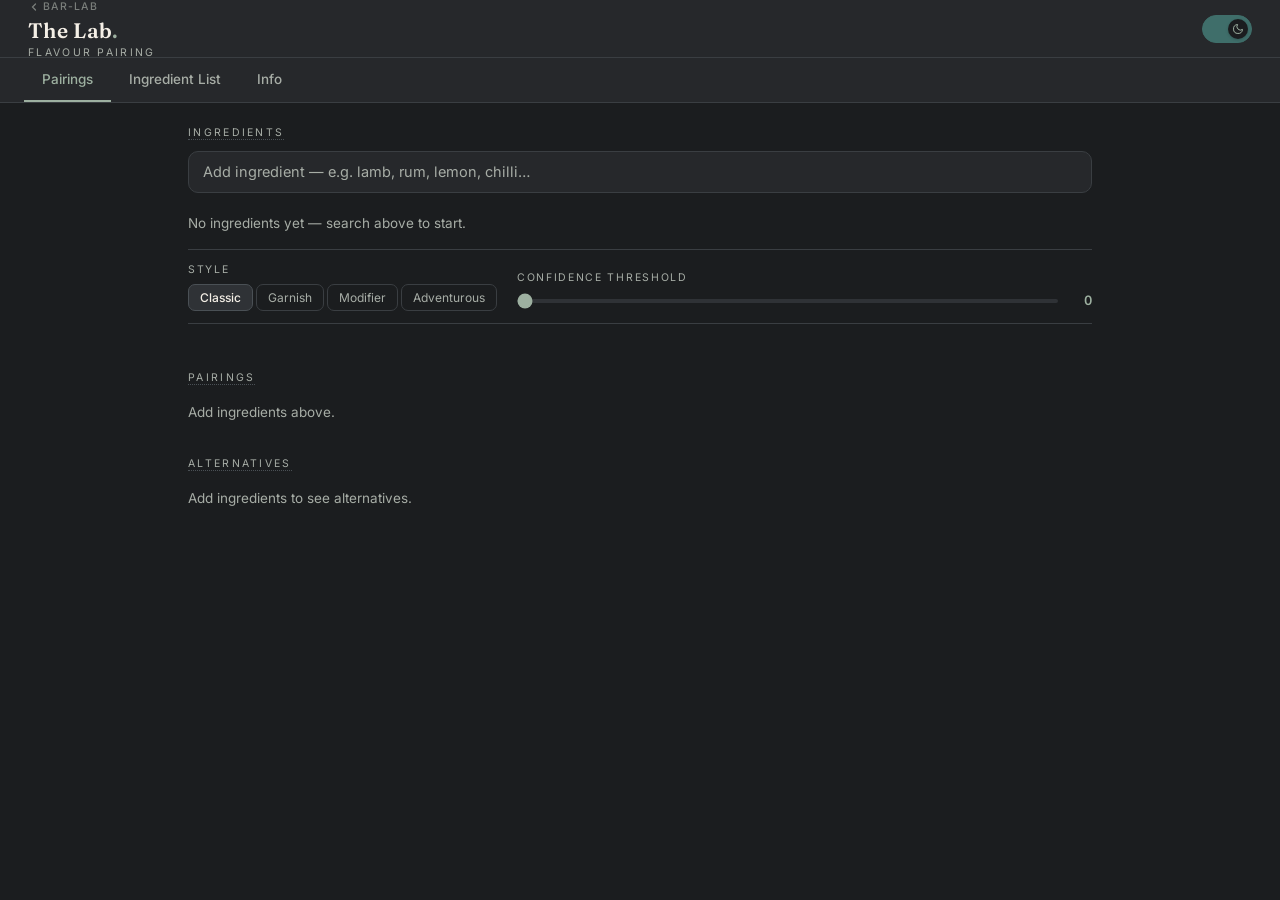
==== commit 3bf44199: "ux: home button, threshold default 0, flush stale score cache - Add '← Bar-Lab' home link in topbar " ====
--- a/app.html
+++ b/app.html
@@ -22,6 +22,11 @@
 .brand{font-family:var(--serif);font-weight:600;font-size:21px;letter-spacing:.3px;line-height:1}
 .brand .dot{color:var(--accent)}
 .brand-sub{font-size:10.5px;letter-spacing:.22em;text-transform:uppercase;color:var(--muted);margin-top:4px}
+.home-btn{display:inline-flex;align-items:center;gap:3px;font-size:10.5px;font-weight:500;
+  letter-spacing:.12em;text-transform:uppercase;color:var(--muted);text-decoration:none;
+  margin-bottom:5px;opacity:.65;transition:opacity .15s}
+.home-btn:hover{opacity:1}
+.home-btn svg{flex:0 0 auto}
 .theme-flick{width:50px;height:28px;border-radius:14px;border:1px solid var(--border);
   background:var(--surface-alt);cursor:pointer;position:relative;transition:background .28s,border-color .28s;padding:0}
 [data-theme="dark"] .theme-flick{background:var(--accent-m);border-color:var(--accent-m)}
@@ -182,6 +187,10 @@
 
   <header class="topbar">
     <div>
+      <a class="home-btn" href="/" aria-label="Back to home">
+        <svg width="12" height="12" viewBox="0 0 24 24" fill="none" stroke="currentColor" stroke-width="2.5" stroke-linecap="round"><polyline points="15 18 9 12 15 6"/></svg>
+        Bar-Lab
+      </a>
       <div class="brand">The Lab<span class="dot">.</span></div>
       <div class="brand-sub">Flavour pairing</div>
     </div>
@@ -235,8 +244,8 @@
         <div style="flex:1;min-width:200px">
           <div class="ctrl-lbl" title="Only results at or above this score are shown. Default 90 = well-tested pairings only.">Confidence threshold</div>
           <div class="thresh-wrap">
-            <input class="thresh-slider" id="thresh-slider" type="range" min="0" max="100" value="90" />
-            <span class="thresh-val" id="thresh-val">90</span>
+            <input class="thresh-slider" id="thresh-slider" type="range" min="0" max="100" value="0" />
+            <span class="thresh-val" id="thresh-val">0</span>
           </div>
         </div>
       </div>
@@ -494,7 +503,7 @@
 const state = {
   ingredients: [],   // [{id,name,display_name,bar_role,locked}]
   mode:        "explore",
-  threshold:   90,
+  threshold:   0,
   pairings:    [],   // raw results from RPC
   alts:        {},   // {ingredient_id:[{name,display_name,score},...]}
   allNodes:    {},   // name → node (seed + live merged)
@@ -833,6 +842,18 @@
     }catch(e){console.warn('Could not load flavor_nodes:',e);}
   }
 }
+/* One-time cache flush: removes any cached pairing responses that were stored
+   with the old un-normalised 0-1 scores. Safe to run on every load — only
+   removes keys prefixed "lab:rpc:flavor_pair" and "lab:rpc:flavor_tags". */
+(function flushOldScoreCache(){
+  var v='2';var k='lab:cache-v';
+  if(localStorage.getItem(k)===v) return;
+  Object.keys(localStorage).forEach(function(key){
+    if(key.indexOf('lab:rpc:flavor_')===0) localStorage.removeItem(key);
+  });
+  localStorage.setItem(k,v);
+})();
+
 init();
 </script>
 </body>
